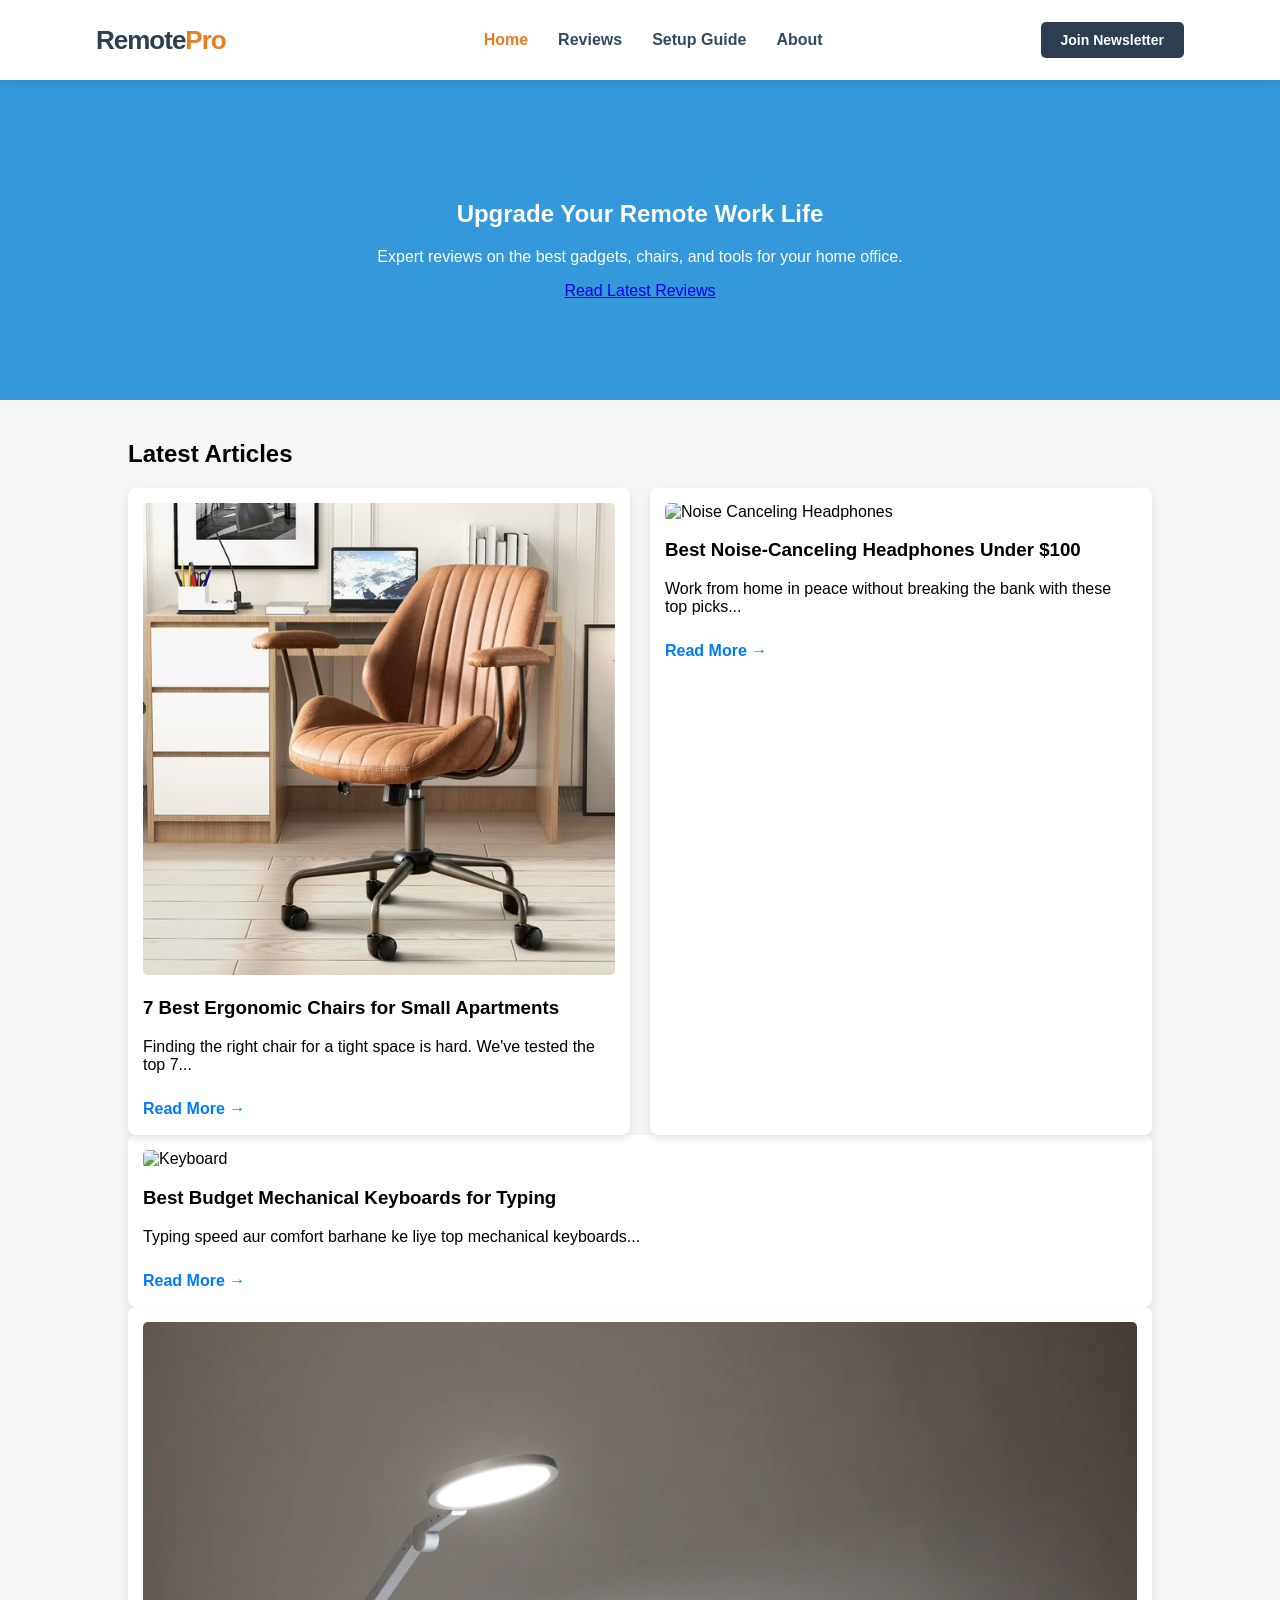
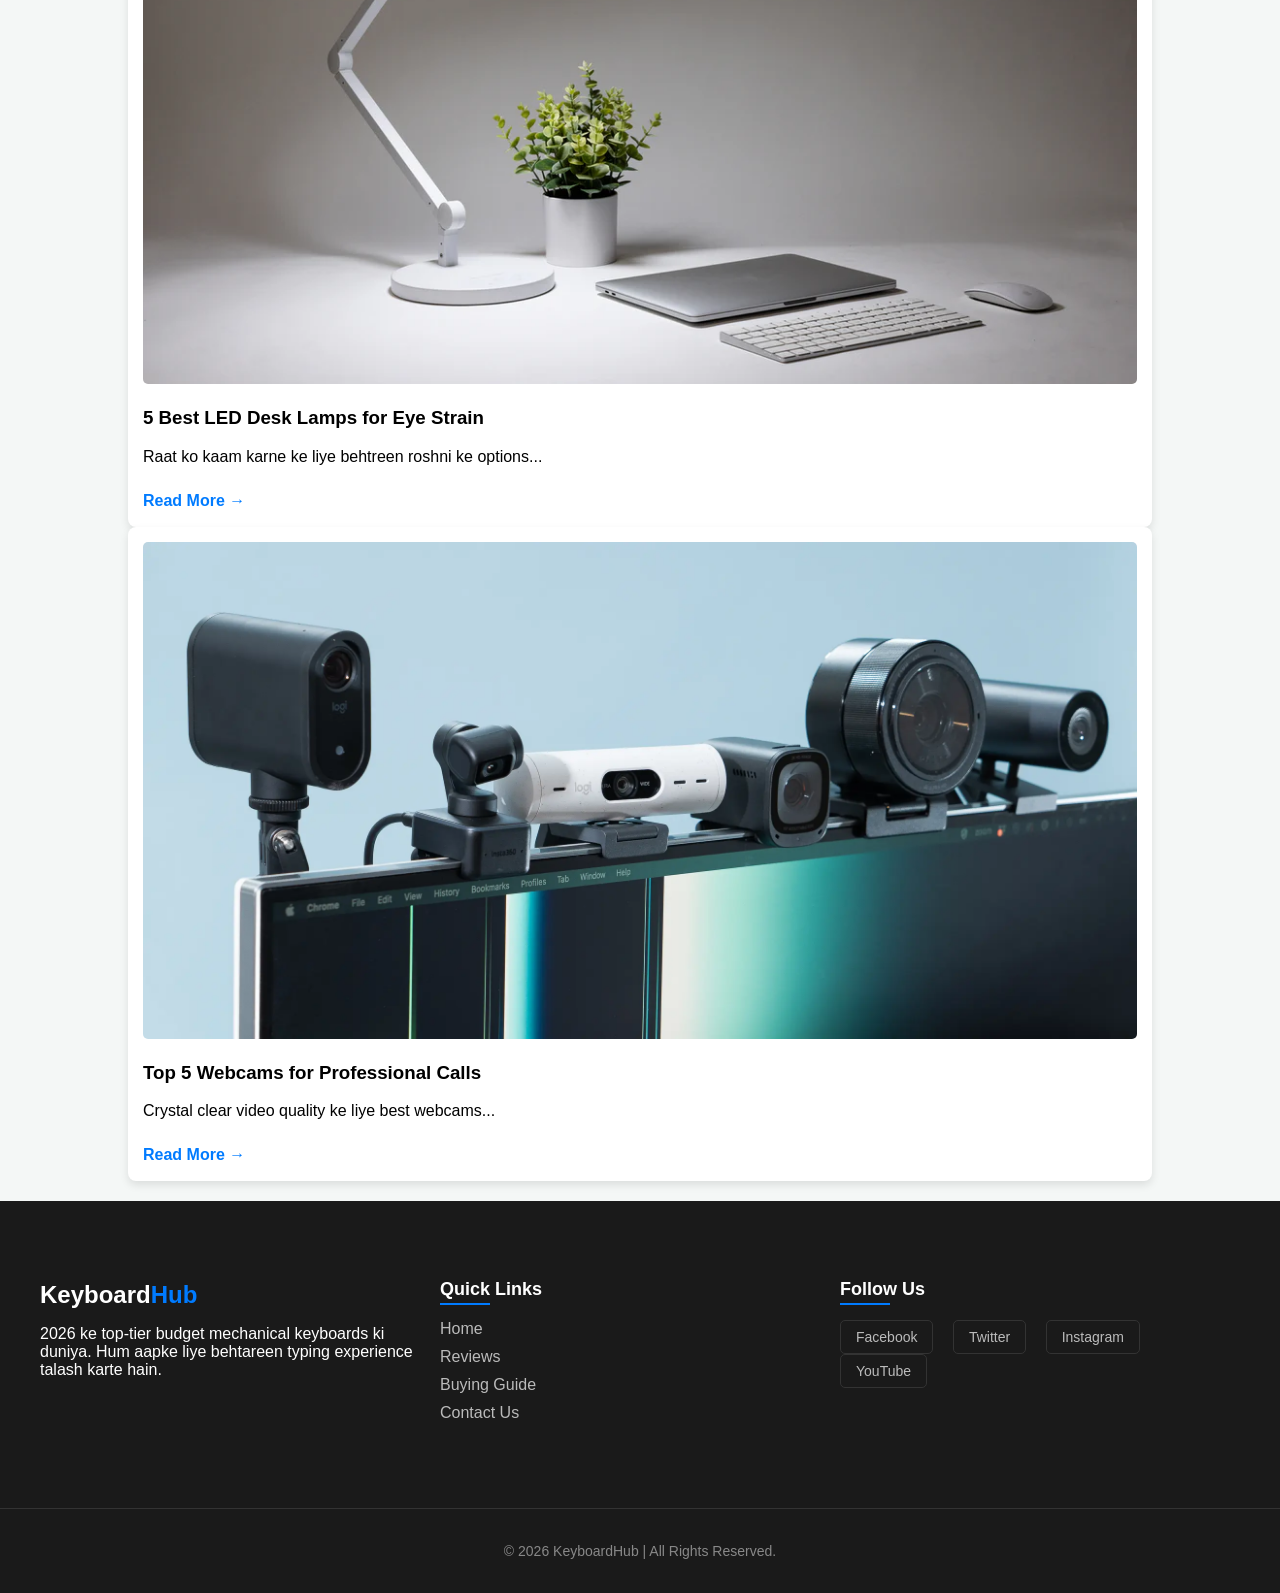
==== index.html @ c223f6e1 "Add files via upload" ====
<!DOCTYPE html>
<html lang="en">
<head>
    <meta charset="UTF-8">
    <meta name="viewport" content="width=device-width, initial-scale=1.0">
    <link rel="stylesheet" href="index.css">
    <title>RemoteSetupPro | Best Tools for Home Office</title>
    <link rel="stylesheet" href="style.css">
</head>
<body>
    <header>
    <nav class="navbar">
        <div class="logo">Remote<span>Pro</span></div>
        <ul class="nav-links">
            <li><a href="index.html" class="active">Home</a></li>
            <li><a href="review.html">Reviews</a></li>
            <li><a href="setup-guide.html">Setup Guide</a></li>
            <li><a href="about.html">About</a></li>
        </ul>
        <div class="nav-cta">
            <a href="#" class="btn-small">Join Newsletter</a>
        </div>
    </nav>
</header>
<section class="hero">
        <h1>Upgrade Your Remote Work Life</h1>
        <p>Expert reviews on the best gadgets, chairs, and tools for your home office.</p>
        <a href="#articles" class="btn-hero">Read Latest Reviews</a>
    </section>

    <main class="container" id="articles">
        <h2>Latest Articles</h2>
        <div class="blog-grid">
            <article class="card">
                <div class="card-img">
                    <img src="chair.jpg" alt="Ergonomic Chair">
                </div>
                <h3>7 Best Ergonomic Chairs for Small Apartments</h3>
                <p>Finding the right chair for a tight space is hard. We've tested the top 7...</p>
                <a href="article.html" class="read-more">Read More &rarr;</a>
            </article>
            
            <article class="card">
                <div class="card-img">
                    <img src="https://images.unsplash.com/photo-1505740420928-5e560c06d30e?auto=format&fit=crop&w=500&q=80" alt="Noise Canceling Headphones">
                </div>
                <h3>Best Noise-Canceling Headphones Under $100</h3>
                <p>Work from home in peace without breaking the bank with these top picks...</p>
                <a href="article2.html" class="read-more">Read More &rarr;</a>
            </article>
        </div>
        

    <article class="card">
        <div class="card-img">
            <img src="https://cdn.pixabay.com/photo/2016/11/19/15/32/laptop-1839876_1280.jpg" alt="Keyboard">
        </div>
        <h3>Best Budget Mechanical Keyboards for Typing</h3>
        <p>Typing speed aur comfort barhane ke liye top mechanical keyboards...</p>
        <a href="Macarticle3.html" class="read-more">Read More &rarr;</a>
    </article>
</div>
<article class="card">
    <div class="card-img">
        <img src="lamps.jpg" alt="Desk Lamp">
    </div>
    <h3>5 Best LED Desk Lamps for Eye Strain</h3>
    <p>Raat ko kaam karne ke liye behtreen roshni ke options...</p>
    <a href="article4.html" class="read-more">Read More &rarr;</a>
</article>

<article class="card">
    <div class="card-img">
        <img src="webcam.jpg" alt="Webcam">
    </div>
    <h3>Top 5 Webcams for Professional Calls</h3>
    <p>Crystal clear video quality ke liye best webcams...</p>
    <a href="article5.html" class="read-more">Read More &rarr;</a>
</article>
    </main>
    <footer class="footer">
    <div class="footer-container">
        <div class="footer-section">
            <h2 class="footer-logo">Keyboard<span>Hub</span></h2>
            <p>2026 ke top-tier budget mechanical keyboards ki duniya. Hum aapke liye behtareen typing experience talash karte hain.</p>
        </div>

        <div class="footer-section">
            <h3>Quick Links</h3>
            <ul>
                <li><a href="#">Home</a></li>
                <li><a href="#">Reviews</a></li>
                <li><a href="#">Buying Guide</a></li>
                <li><a href="#">Contact Us</a></li>
            </ul>
        </div>

        <div class="footer-section">
            <h3>Follow Us</h3>
            <div class="social-links">
                <a href="#">Facebook</a>
                <a href="#">Twitter</a>
                <a href="#">Instagram</a>
                <a href="#">YouTube</a>
            </div>
        </div>
    </div>

    <div class="footer-bottom">
        <p>&copy; 2026 KeyboardHub | All Rights Reserved.</p>
    </div>
</footer>
---- index.css ----
body {
    font-family: 'Segoe UI', Tahoma, Geneva, Verdana, sans-serif;
    margin: 0;
    padding: 0;
    background-color: #f4f7f6;
}

/* Premium Navigation Bar */
header {
    background-color: rgba(255, 255, 255, 0.95); /* White with slight transparency */
    padding: 15px 0;
    position: sticky; /* Menu upar hi rahay ga scroll karne par */
    top: 0;
    z-index: 1000;
    box-shadow: 0 2px 10px rgba(0,0,0,0.1);
}
.navbar {
    display: flex;
    justify-content: space-between;
    align-items: center;
    width: 85%;
    margin: auto;
}

.logo {
    font-size: 26px;
    font-weight: 800;
    color: #2c3e50;
    letter-spacing: -1px;
}

.logo span {
    color: #e67e22; /* Matching with hero button */
}

.nav-links {
    list-style: none;
    display: flex;
    gap: 30px;
}

.nav-links li a {
    text-decoration: none;
    color: #34495e;
    font-weight: 600;
    font-size: 16px;
    transition: color 0.3s;
}

.nav-links li a:hover, .nav-links li a.active {
    color: #e67e22;
}

/* Chota Button Navigation mein */
.btn-small {
    background-color: #2c3e50;
    color: white;
    padding: 10px 20px;
    text-decoration: none;
    border-radius: 5px;
    font-size: 14px;
    font-weight: bold;
    transition: background 0.3s;
}

.btn-small:hover {
    background-color: #34495e;
}
.hero {
    background: #3498db;
    color: white;
    text-align: center;
    padding: 100px 20px;
}

.container { width: 80%; margin: auto; padding: 20px 0; }

.blog-grid {
    display: grid;
    grid-template-columns: repeat(auto-fit, minmax(300px, 1fr));
    gap: 20px;
}

.card {
    background: white;
    padding: 15px;
    border-radius: 8px;
    box-shadow: 0 4px 8px rgba(0,0,0,0.1);
}

.card img { width: 100%; border-radius: 5px; }

.read-more {
    display: inline-block;
    margin-top: 10px;
    color: #3498db;
    font-weight: bold;
    text-decoration: none;
}
/* Footer Styles */
.footer {
    background-color: #1a1a1a;
    color: #ffffff;
    padding: 60px 0 20px;
    font-family: 'Segoe UI', Tahoma, Geneva, Verdana, sans-serif;
}

.footer-container {
    max-width: 1200px;
    margin: 0 auto;
    display: flex;
    flex-wrap: wrap;
    justify-content: space-between;
    padding: 0 20px;
}

.footer-section {
    flex: 1;
    min-width: 250px;
    margin-bottom: 30px;
}

.footer-logo {
    font-size: 24px;
    margin-bottom: 15px;
}

.footer-logo span {
    color: #007bff; /* Primary Color */
}

.footer-section h3 {
    font-size: 18px;
    margin-bottom: 20px;
    position: relative;
}

/* Heading ke niche choti line */
.footer-section h3::after {
    content: '';
    width: 50px;
    height: 2px;
    background: #007bff;
    position: absolute;
    left: 0;
    bottom: -5px;
}

.footer-section ul {
    list-style: none;
    padding: 0;
}

.footer-section ul li {
    margin-bottom: 10px;
}

.footer-section ul li a {
    color: #bbb;
    text-decoration: none;
    transition: 0.3s;
}

.footer-section ul li a:hover {
    color: #fff;
    padding-left: 5px;
}

.social-links a {
    display: inline-block;
    margin-right: 15px;
    color: #bbb;
    text-decoration: none;
    font-size: 14px;
    border: 1px solid #333;
    padding: 8px 15px;
    border-radius: 5px;
    transition: 0.3s;
}

.social-links a:hover {
    background: #007bff;
    color: #fff;
    border-color: #007bff;
}

.footer-bottom {
    text-align: center;
    margin-top: 40px;
    padding-top: 20px;
    border-top: 1px solid #333;
    color: #888;
    font-size: 14px;
}

/* Responsive design for mobile */
@media (max-width: 768px) {
    .footer-container {
        flex-direction: column;
        text-align: center;
    }
    .footer-section h3::after {
        left: 50%;
        transform: translateX(-50%);
    }
}
---- style.css ----
/* Reviews Page Styling */
.reviews-section {
    padding: 80px 5%;
    background-color: #f9f9f9;
}

.section-title {
    text-align: center;
    margin-bottom: 50px;
}

.section-title h1 {
    font-size: 36px;
    color: #333;
    margin-bottom: 10px;
}

.reviews-grid {
    display: grid;
    grid-template-columns: repeat(auto-fit, minmax(280px, 1fr));
    gap: 30px;
    max-width: 1200px;
    margin: 0 auto;
}

.review-card {
    background: #fff;
    border-radius: 12px;
    overflow: hidden;
    box-shadow: 0 4px 15px rgba(0,0,0,0.08);
    transition: transform 0.3s ease;
    position: relative;
}

.review-card:hover {
    transform: translateY(-10px);
}

.card-tag {
    position: absolute;
    top: 15px;
    left: 15px;
    background: #007bff;
    color: #fff;
    padding: 5px 12px;
    border-radius: 20px;
    font-size: 12px;
    font-weight: bold;
}

.review-card img {
    width: 100%;
    height: 200px;
    object-fit: cover;
}

.card-content {
    padding: 20px;
}

.card-content h3 {
    margin-bottom: 10px;
    color: #222;
}

.card-content p {
    font-size: 14px;
    color: #666;
    line-height: 1.6;
    margin-bottom: 15px;
}

.rating {
    color: #ff9800;
    font-weight: bold;
    margin-bottom: 15px;
    font-size: 14px;
}

.read-more {
    display: inline-block;
    color: #007bff;
    text-decoration: none;
    font-weight: 600;
    border-bottom: 2px solid transparent;
    transition: 0.3s;
}

.read-more:hover {
    border-bottom: 2px solid #007bff;
}
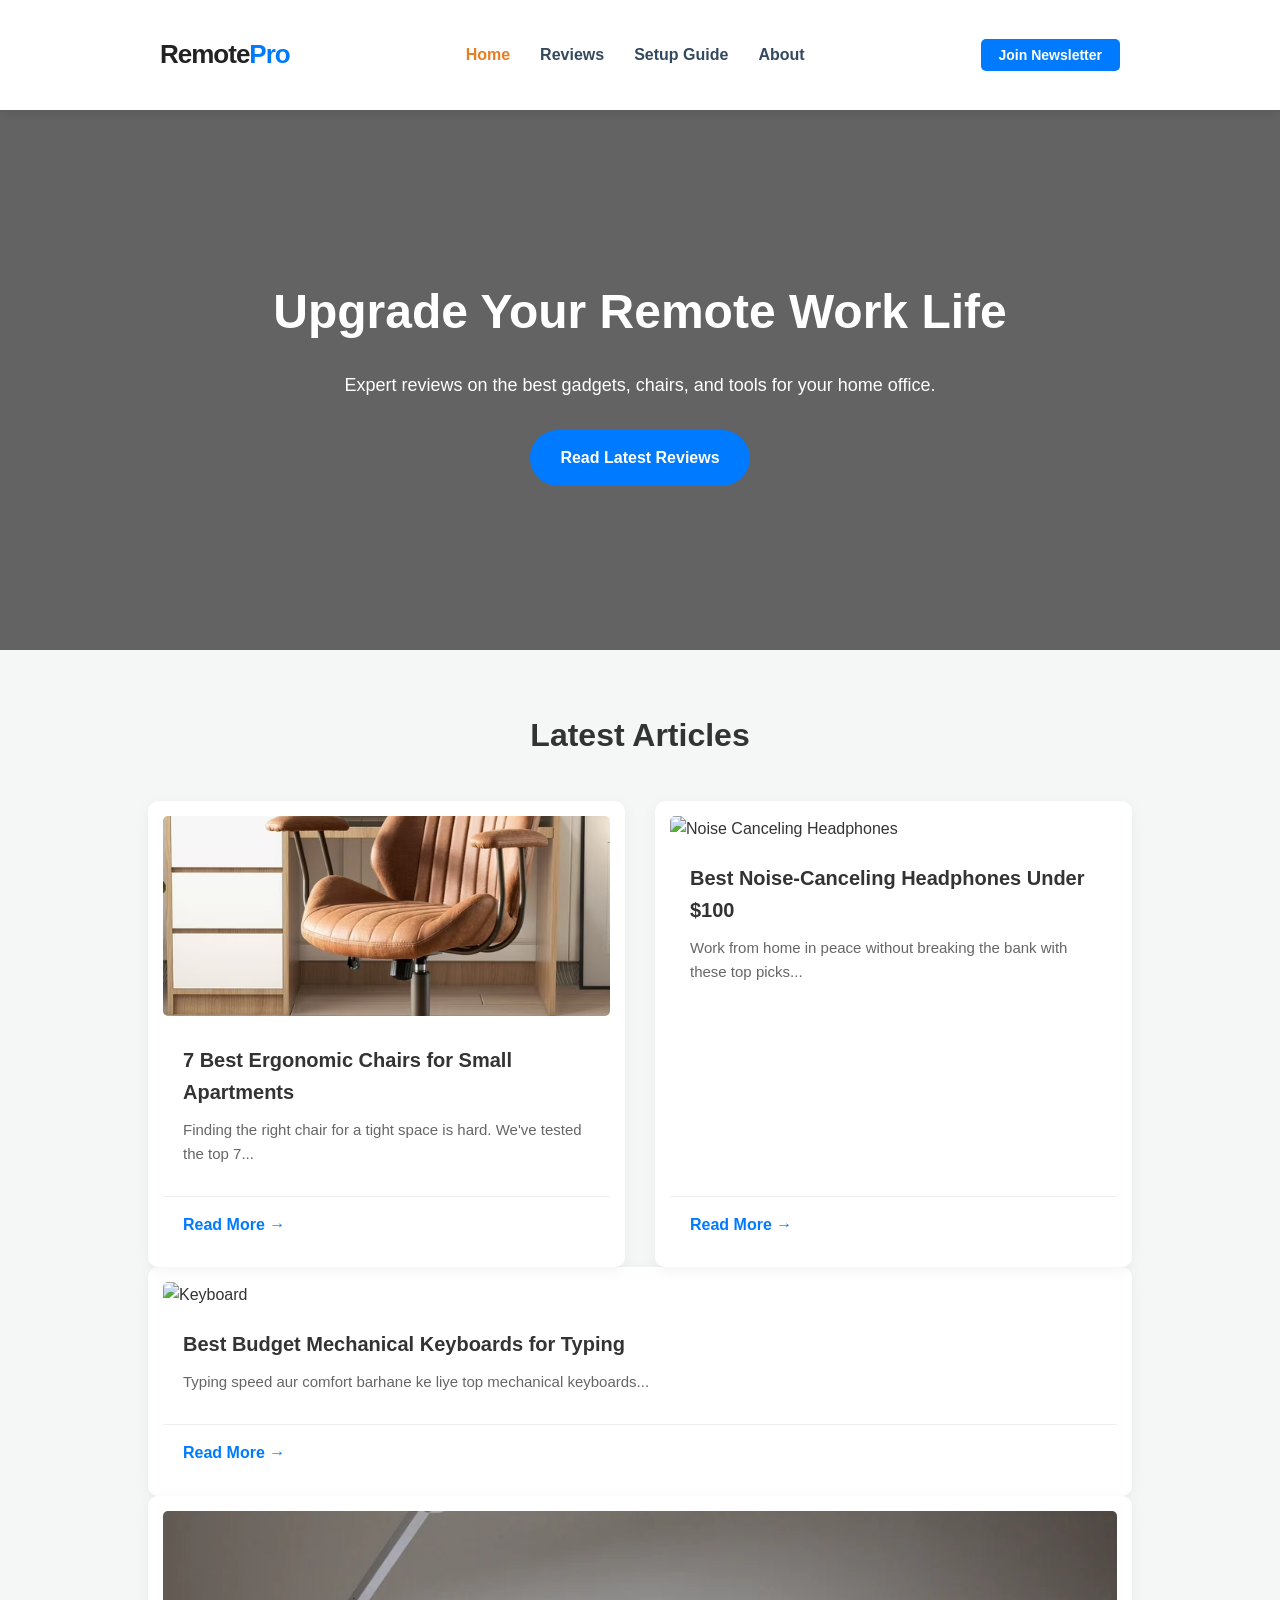
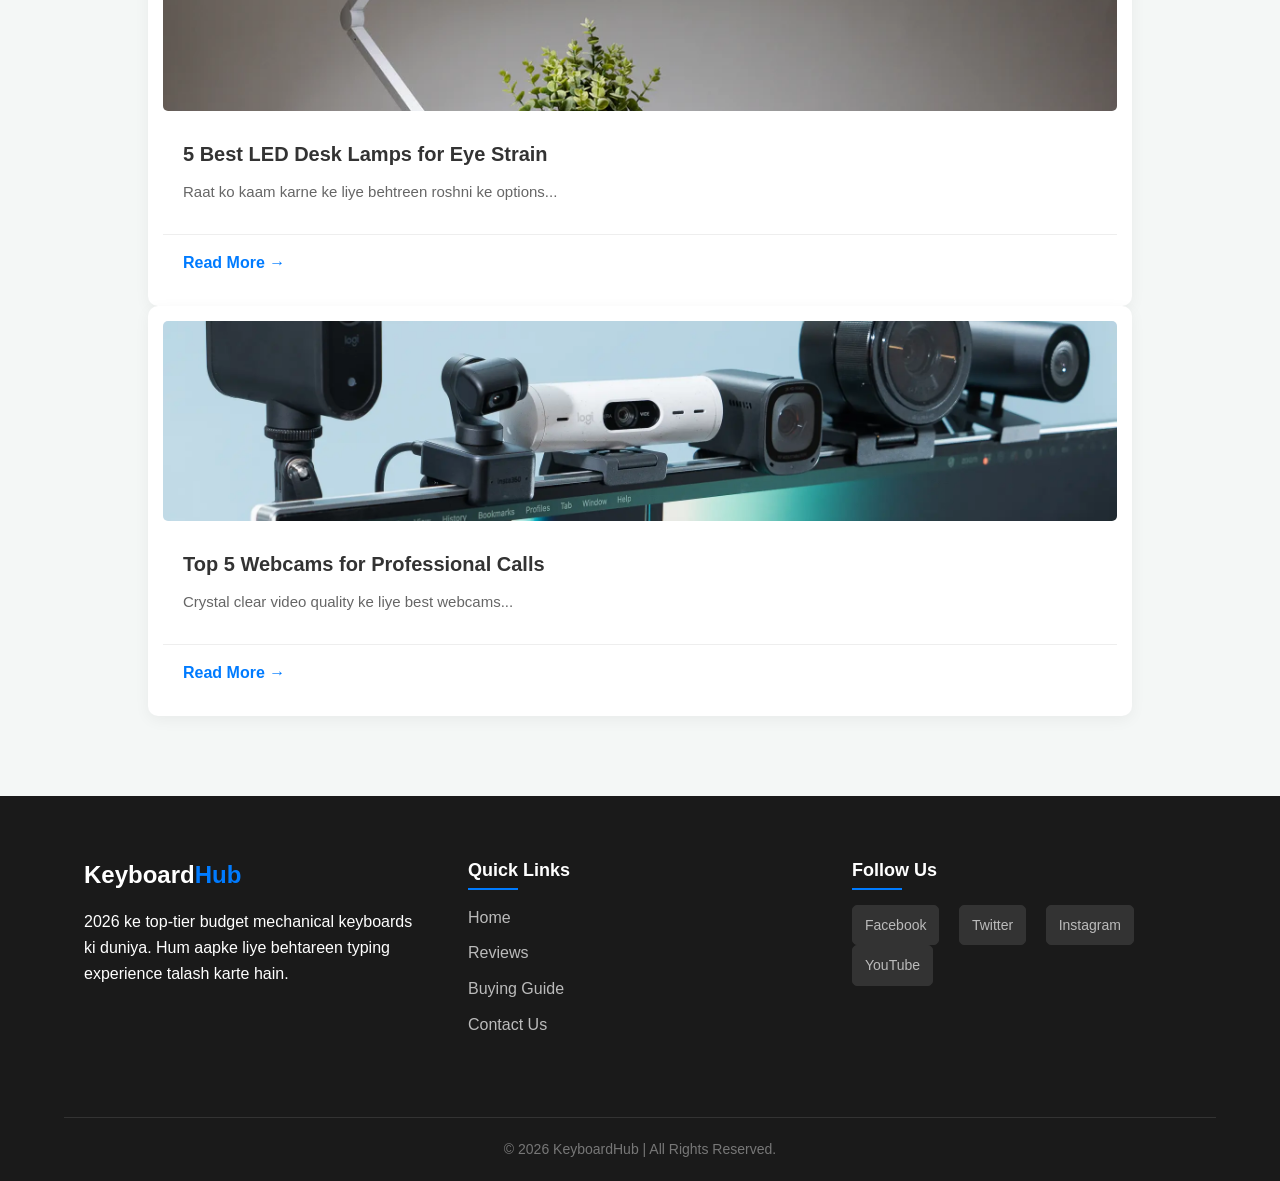
==== commit a9634305: "Add files via upload "Added responsive CSS and hamburger menu"." ====
--- a/index.html
+++ b/index.html
@@ -11,14 +11,22 @@
     <header>
     <nav class="navbar">
         <div class="logo">Remote<span>Pro</span></div>
-        <ul class="nav-links">
+        
+        <ul class="nav-links" id="nav-menu">
             <li><a href="index.html" class="active">Home</a></li>
             <li><a href="review.html">Reviews</a></li>
             <li><a href="setup-guide.html">Setup Guide</a></li>
             <li><a href="about.html">About</a></li>
         </ul>
+
         <div class="nav-cta">
             <a href="#" class="btn-small">Join Newsletter</a>
+        </div>
+
+        <div class="hamburger" id="hamburger-btn">
+            <span class="bar"></span>
+            <span class="bar"></span>
+            <span class="bar"></span>
         </div>
     </nav>
 </header>
@@ -109,4 +117,25 @@
     <div class="footer-bottom">
         <p>&copy; 2026 KeyboardHub | All Rights Reserved.</p>
     </div>
-</footer>+</footer>
+<script>
+    const hamburger = document.getElementById('hamburger-btn');
+    const navMenu = document.getElementById('nav-menu');
+
+    hamburger.addEventListener('click', () => {
+        // Menu toggle karein
+        navMenu.classList.toggle('active');
+        // Hamburger animation toggle karein
+        hamburger.classList.toggle('active');
+    });
+
+    // Link click karne par menu band ho jaye
+    document.querySelectorAll('.nav-links a').forEach(link => {
+        link.addEventListener('click', () => {
+            navMenu.classList.remove('active');
+            hamburger.classList.remove('active');
+        });
+    });
+</script>
+</body>
+</html>
--- a/style.css
+++ b/style.css
@@ -1,91 +1,292 @@
-/* Reviews Page Styling */
-.reviews-section {
-    padding: 80px 5%;
-    background-color: #f9f9f9;
-}
-
-.section-title {
-    text-align: center;
-    margin-bottom: 50px;
-}
-
-.section-title h1 {
-    font-size: 36px;
+/* --- 1. Global Reset --- */
+* {
+    margin: 0;
+    padding: 0;
+    box-sizing: border-box;
+    font-family: 'Inter', -apple-system, BlinkMacSystemFont, "Segoe UI", Roboto, sans-serif;
+}
+
+html {
+    scroll-behavior: smooth;
+}
+
+body {
+    background-color: #f4f7f6;
     color: #333;
-    margin-bottom: 10px;
-}
-
-.reviews-grid {
-    display: grid;
-    grid-template-columns: repeat(auto-fit, minmax(280px, 1fr));
-    gap: 30px;
+    line-height: 1.6;
+}
+
+/* --- 2. Navigation Bar --- */
+header {
+    background: #fff;
+    box-shadow: 0 2px 10px rgba(0,0,0,0.1);
+    position: sticky;
+    top: 0;
+    z-index: 1000;
+}
+
+.navbar {
+    display: flex;
+    justify-content: space-between;
+    align-items: center;
+    padding: 0 5%;
+    height: 80px;
     max-width: 1200px;
     margin: 0 auto;
 }
 
-.review-card {
+.logo {
+    font-size: 26px;
+    font-weight: 800;
+    color: #222;
+    text-decoration: none;
+}
+
+.logo span {
+    color: #007bff;
+}
+
+.nav-links {
+    display: flex;
+    list-style: none;
+    gap: 30px;
+}
+
+.nav-links a {
+    text-decoration: none;
+    color: #555;
+    font-weight: 500;
+    transition: 0.3s;
+}
+
+.nav-links a:hover, .nav-links a.active {
+    color: #007bff;
+}
+
+.btn-small {
+    background: #007bff;
+    color: #fff;
+    padding: 8px 18px;
+    border-radius: 5px;
+    text-decoration: none;
+    font-weight: 600;
+    font-size: 14px;
+    transition: 0.3s;
+}
+
+.btn-small:hover {
+    background: #0056b3;
+}
+
+/* --- 3. Hero Section --- */
+.hero {
+    background: linear-gradient(rgba(0,0,0,0.6), rgba(0,0,0,0.6)), 
+                url('https://images.unsplash.com/photo-1497215728101-856f4ea42174?auto=format&fit=crop&w=1200&q=80');
+    background-size: cover;
+    background-position: center;
+    height: 60vh;
+    display: flex;
+    flex-direction: column;
+    justify-content: center;
+    align-items: center;
+    text-align: center;
+    color: #fff;
+    padding: 0 20px;
+}
+
+.hero h1 {
+    font-size: 48px;
+    margin-bottom: 20px;
+}
+
+.hero p {
+    font-size: 18px;
+    max-width: 600px;
+    margin-bottom: 30px;
+}
+
+.btn-hero {
+    background: #007bff;
+    color: #fff;
+    padding: 15px 30px;
+    text-decoration: none;
+    border-radius: 50px;
+    font-weight: bold;
+    transition: 0.3s;
+}
+
+.btn-hero:hover {
     background: #fff;
-    border-radius: 12px;
+    color: #007bff;
+}
+
+/* --- 4. Main Content (Grid) --- */
+.container {
+    max-width: 1200px;
+    margin: 60px auto;
+    padding: 0 20px;
+}
+
+.container h2 {
+    margin-bottom: 40px;
+    font-size: 32px;
+    text-align: center;
+}
+
+.blog-grid {
+    display: grid;
+    grid-template-columns: repeat(auto-fit, minmax(300px, 1fr));
+    gap: 30px;
+}
+
+.card {
+    background: #fff;
+    border-radius: 10px;
     overflow: hidden;
-    box-shadow: 0 4px 15px rgba(0,0,0,0.08);
-    transition: transform 0.3s ease;
-    position: relative;
-}
-
-.review-card:hover {
+    box-shadow: 0 4px 15px rgba(0,0,0,0.05);
+    transition: 0.3s;
+    display: flex;
+    flex-direction: column;
+}
+
+.card:hover {
     transform: translateY(-10px);
 }
 
-.card-tag {
-    position: absolute;
-    top: 15px;
-    left: 15px;
-    background: #007bff;
-    color: #fff;
-    padding: 5px 12px;
-    border-radius: 20px;
-    font-size: 12px;
-    font-weight: bold;
-}
-
-.review-card img {
+.card-img img {
     width: 100%;
     height: 200px;
     object-fit: cover;
 }
 
-.card-content {
-    padding: 20px;
-}
-
-.card-content h3 {
+.card h3 {
+    padding: 20px 20px 10px;
+    font-size: 20px;
+}
+
+.card p {
+    padding: 0 20px 20px;
+    color: #666;
+    font-size: 15px;
+    flex-grow: 1;
+}
+
+.read-more {
+    padding: 15px 20px;
+    color: #007bff;
+    text-decoration: none;
+    font-weight: bold;
+    border-top: 1px solid #eee;
+}
+
+/* --- 5. Footer --- */
+.footer {
+    background: #1a1a1a;
+    color: #fff;
+    padding: 60px 5% 20px;
+    margin-top: 80px;
+}
+
+.footer-container {
+    display: flex;
+    flex-wrap: wrap;
+    justify-content: space-between;
+    max-width: 1200px;
+    margin: 0 auto;
+    gap: 40px;
+}
+
+.footer-section {
+    flex: 1;
+    min-width: 250px;
+}
+
+.footer-logo span {
+    color: #007bff;
+}
+
+.footer-section h3 {
+    margin-bottom: 20px;
+    font-size: 18px;
+}
+
+.footer-section ul {
+    list-style: none;
+}
+
+.footer-section ul li {
     margin-bottom: 10px;
-    color: #222;
-}
-
-.card-content p {
+}
+
+.footer-section a {
+    color: #bbb;
+    text-decoration: none;
+}
+
+.social-links a {
+    margin-right: 15px;
+    background: #333;
+    padding: 8px 12px;
+    border-radius: 5px;
     font-size: 14px;
-    color: #666;
-    line-height: 1.6;
-    margin-bottom: 15px;
-}
-
-.rating {
-    color: #ff9800;
-    font-weight: bold;
-    margin-bottom: 15px;
-    font-size: 14px;
-}
-
-.read-more {
-    display: inline-block;
-    color: #007bff;
-    text-decoration: none;
-    font-weight: 600;
-    border-bottom: 2px solid transparent;
-    transition: 0.3s;
-}
-
-.read-more:hover {
-    border-bottom: 2px solid #007bff;
+}
+
+.footer-bottom {
+    text-align: center;
+    border-top: 1px solid #333;
+    margin-top: 40px;
+    padding-top: 20px;
+    color: #777;
+}
+
+/* --- 6. Hamburger Menu (Mobile) --- */
+.hamburger {
+    display: none;
+    flex-direction: column;
+    gap: 5px;
+    cursor: pointer;
+}
+
+.bar {
+    width: 25px;
+    height: 3px;
+    background: #333;
+    border-radius: 2px;
+    transition: 0.3s;
+}
+
+/* --- 7. Responsive Media Queries --- */
+@media (max-width: 768px) {
+    .hamburger {
+        display: flex;
+    }
+
+    .nav-links {
+        display: none; /* JS will toggle this with .active class */
+        position: absolute;
+        top: 80px;
+        left: 0;
+        width: 100%;
+        background: #fff;
+        flex-direction: column;
+        padding: 20px;
+        text-align: center;
+        box-shadow: 0 5px 10px rgba(0,0,0,0.1);
+    }
+
+    .nav-links.active {
+        display: flex;
+    }
+
+    .nav-cta {
+        display: none; /* Hide button on mobile to save space */
+    }
+
+    .hero h1 {
+        font-size: 32px;
+    }
+
+    .hamburger.active .bar:nth-child(1) { transform: translateY(8px) rotate(45deg); }
+    .hamburger.active .bar:nth-child(2) { opacity: 0; }
+    .hamburger.active .bar:nth-child(3) { transform: translateY(-8px) rotate(-45deg); }
 }
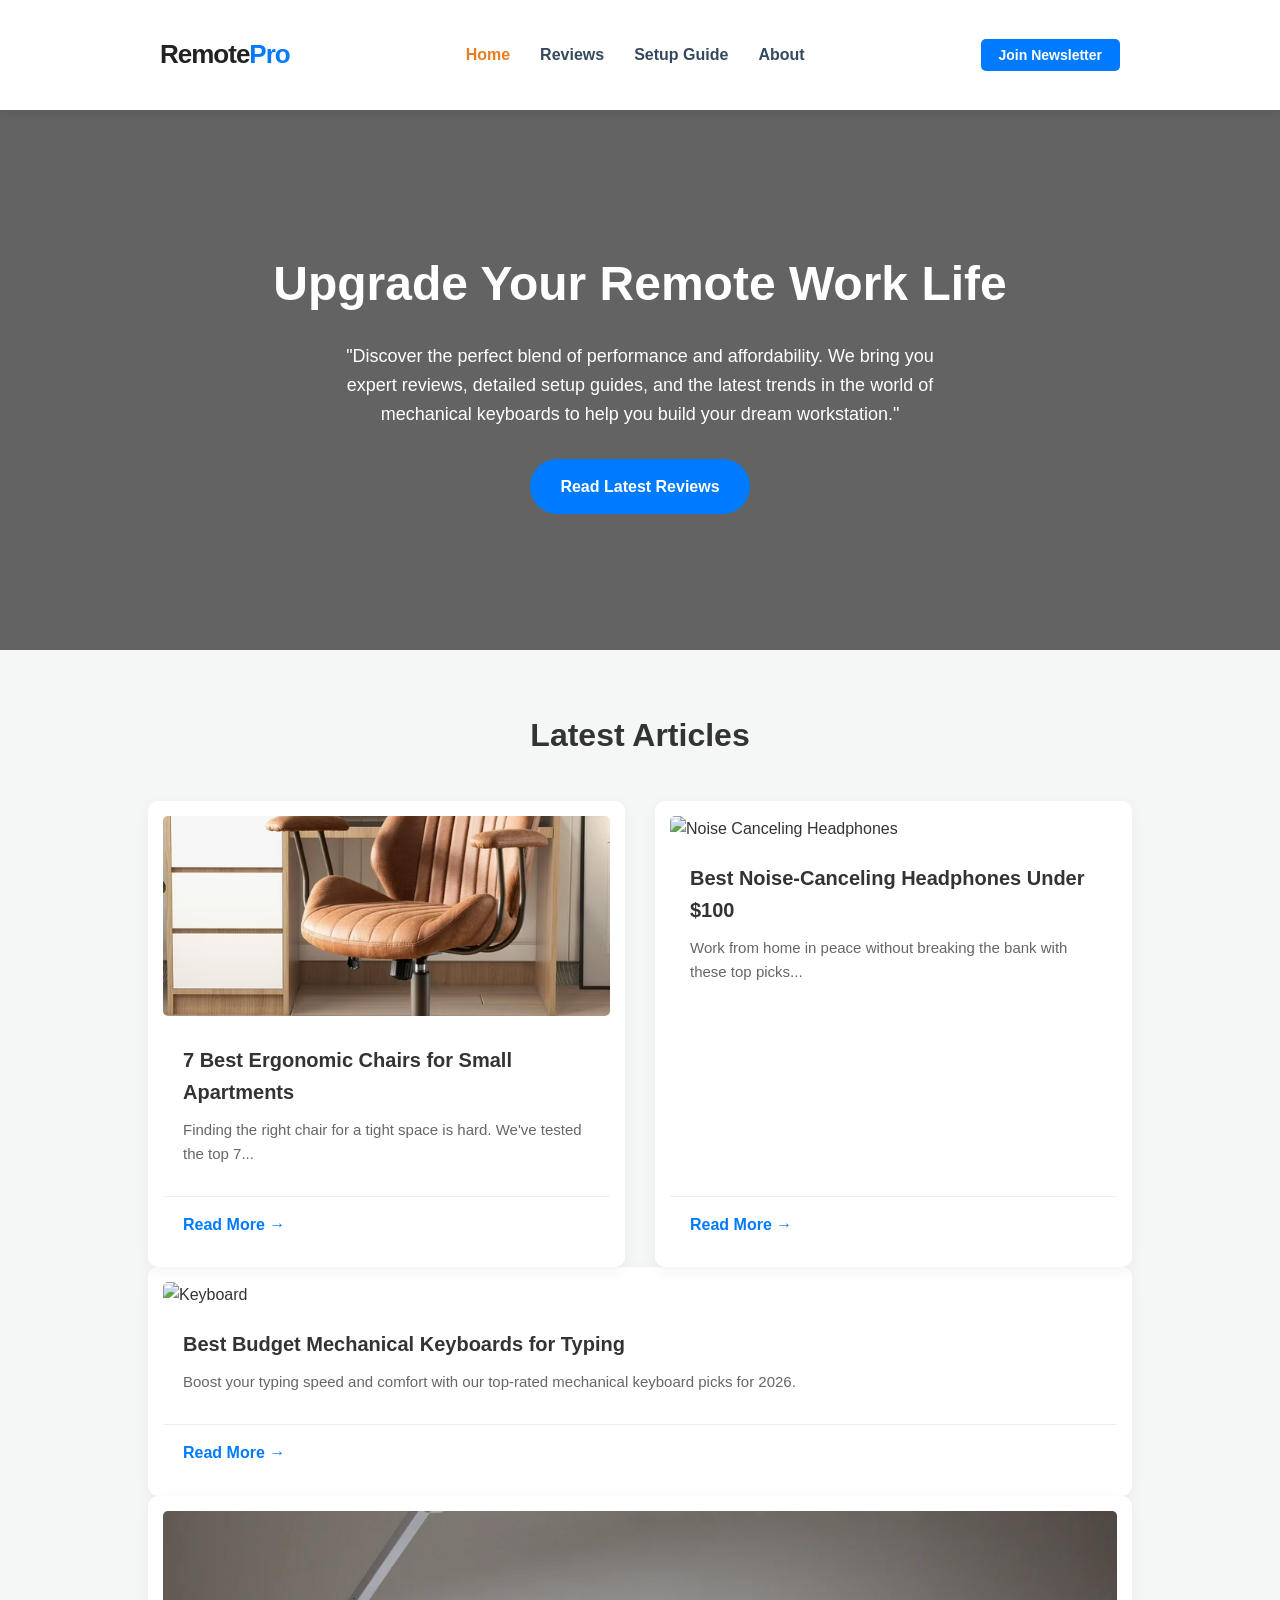
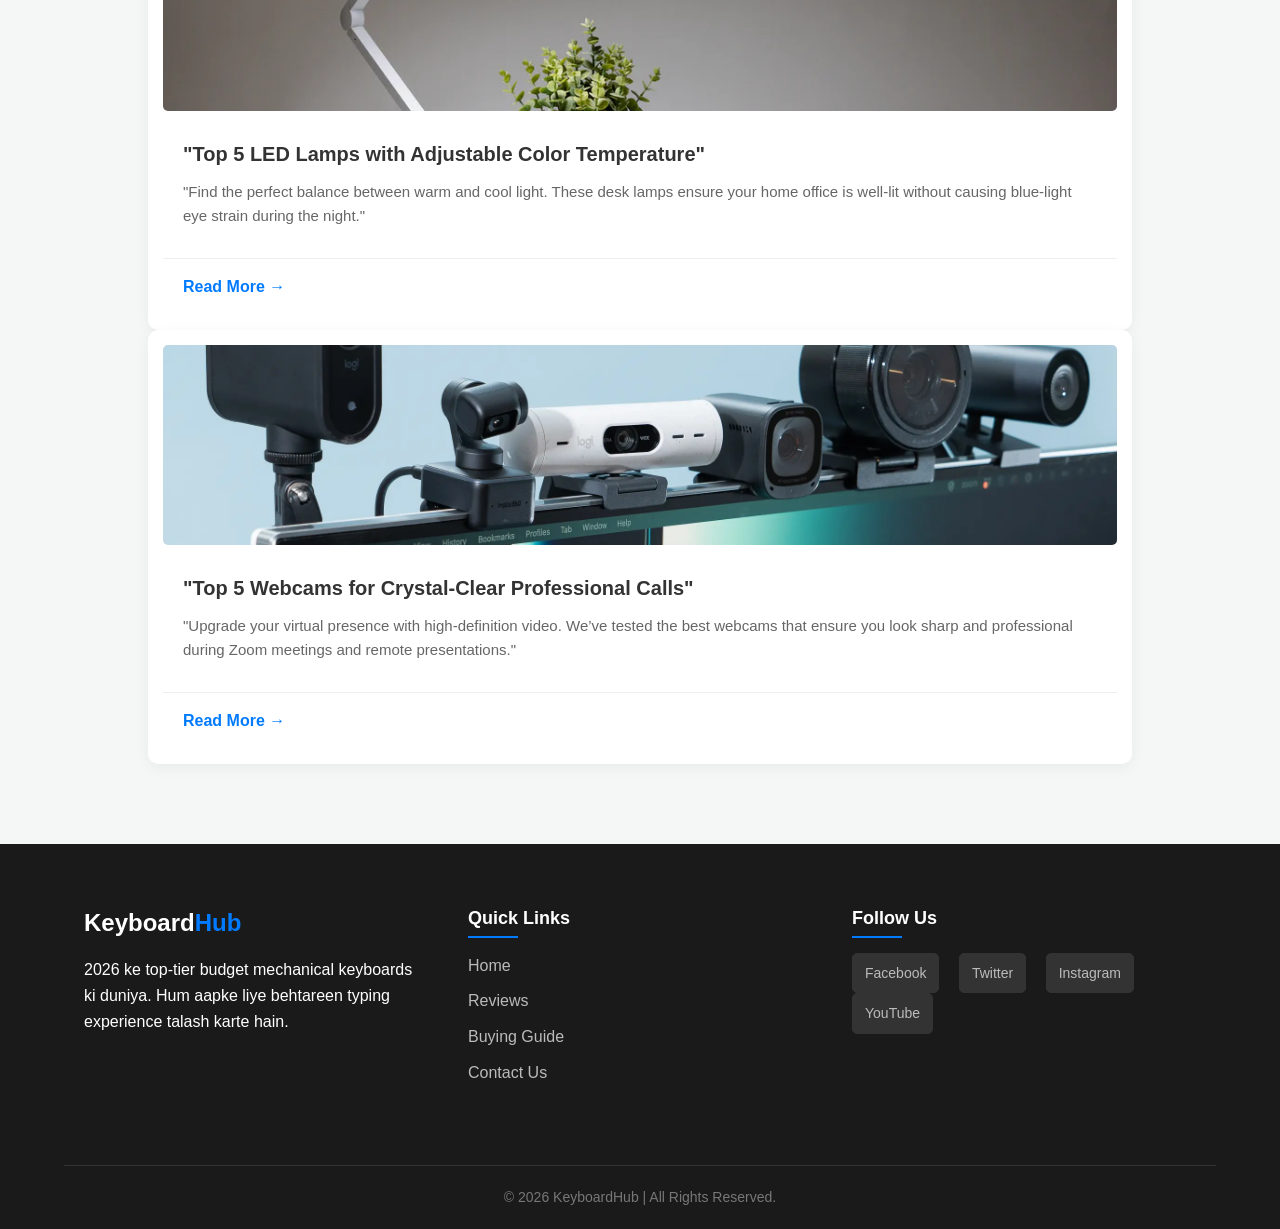
==== commit f7976968: "Add files via upload Translate in English" ====
--- a/index.html
+++ b/index.html
@@ -1,6 +1,13 @@
 <!DOCTYPE html>
 <html lang="en">
 <head>
+    <meta name="description" content="RemotePro: 2026's most trusted guide for budget mechanical keyboards, ergonomics, and home office setups.">
+<meta name="keywords" content="mechanical keyboard, budget keyboards 2026, keyboard reviews, remote work setup, ergonomics">
+<meta name="author" content="RemotePro Team">
+
+<meta property="og:title" content="RemotePro | Best Budget Keyboards & Office Tools">
+<meta property="og:description" content="Expert analysis on the best budget-friendly mechanical keyboards and tools for your home office.">
+<meta property="og:image" content="https://aapka-link.io/logo.png">
     <meta charset="UTF-8">
     <meta name="viewport" content="width=device-width, initial-scale=1.0">
     <link rel="stylesheet" href="index.css">
@@ -32,7 +39,7 @@
 </header>
 <section class="hero">
         <h1>Upgrade Your Remote Work Life</h1>
-        <p>Expert reviews on the best gadgets, chairs, and tools for your home office.</p>
+        <p>"Discover the perfect blend of performance and affordability. We bring you expert reviews, detailed setup guides, and the latest trends in the world of mechanical keyboards to help you build your dream workstation."</p>
         <a href="#articles" class="btn-hero">Read Latest Reviews</a>
     </section>
 
@@ -64,7 +71,7 @@
             <img src="https://cdn.pixabay.com/photo/2016/11/19/15/32/laptop-1839876_1280.jpg" alt="Keyboard">
         </div>
         <h3>Best Budget Mechanical Keyboards for Typing</h3>
-        <p>Typing speed aur comfort barhane ke liye top mechanical keyboards...</p>
+        <p>Boost your typing speed and comfort with our top-rated mechanical keyboard picks for 2026.</p>
         <a href="Macarticle3.html" class="read-more">Read More &rarr;</a>
     </article>
 </div>
@@ -72,8 +79,8 @@
     <div class="card-img">
         <img src="lamps.jpg" alt="Desk Lamp">
     </div>
-    <h3>5 Best LED Desk Lamps for Eye Strain</h3>
-    <p>Raat ko kaam karne ke liye behtreen roshni ke options...</p>
+    <h3>"Top 5 LED Lamps with Adjustable Color Temperature"</h3>
+    <p>"Find the perfect balance between warm and cool light. These desk lamps ensure your home office is well-lit without causing blue-light eye strain during the night."</p>
     <a href="article4.html" class="read-more">Read More &rarr;</a>
 </article>
 
@@ -81,8 +88,8 @@
     <div class="card-img">
         <img src="webcam.jpg" alt="Webcam">
     </div>
-    <h3>Top 5 Webcams for Professional Calls</h3>
-    <p>Crystal clear video quality ke liye best webcams...</p>
+    <h3>"Top 5 Webcams for Crystal-Clear Professional Calls"</h3>
+    <p>"Upgrade your virtual presence with high-definition video. We’ve tested the best webcams that ensure you look sharp and professional during Zoom meetings and remote presentations."</p>
     <a href="article5.html" class="read-more">Read More &rarr;</a>
 </article>
     </main>
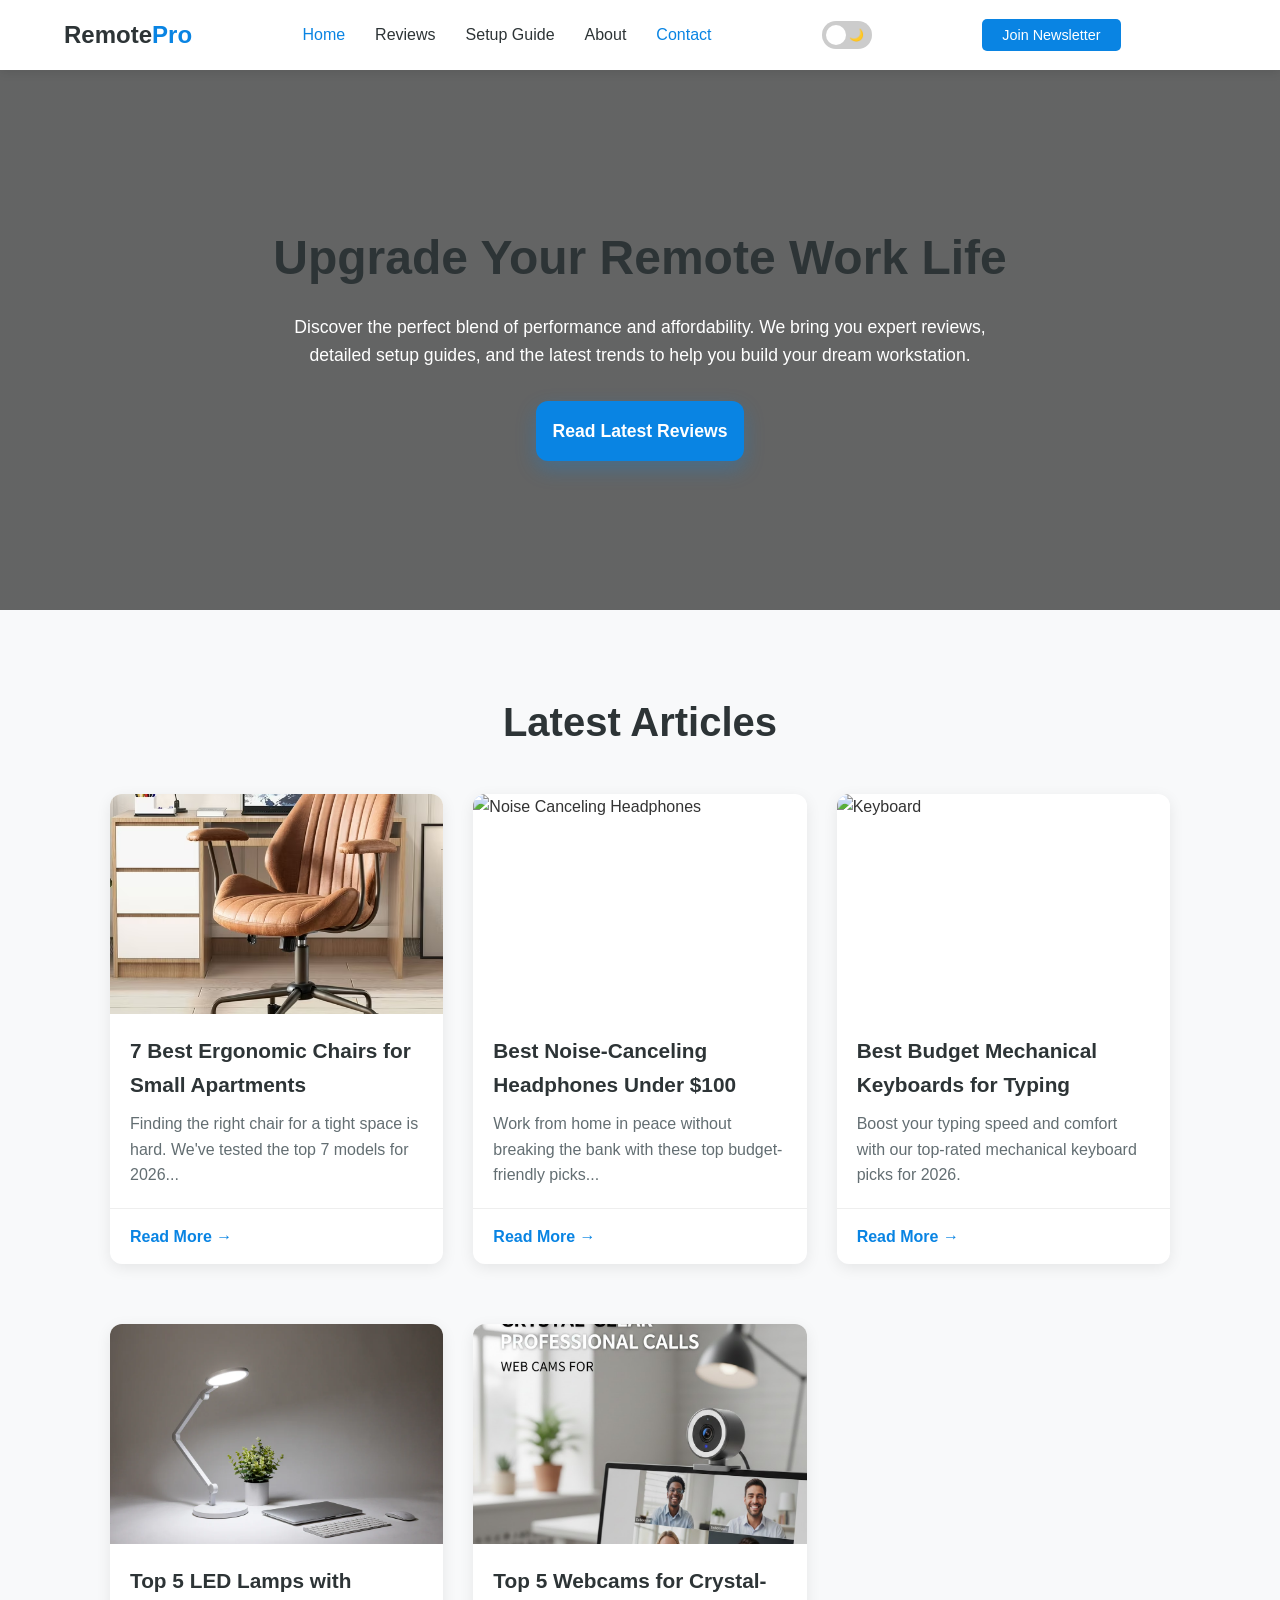
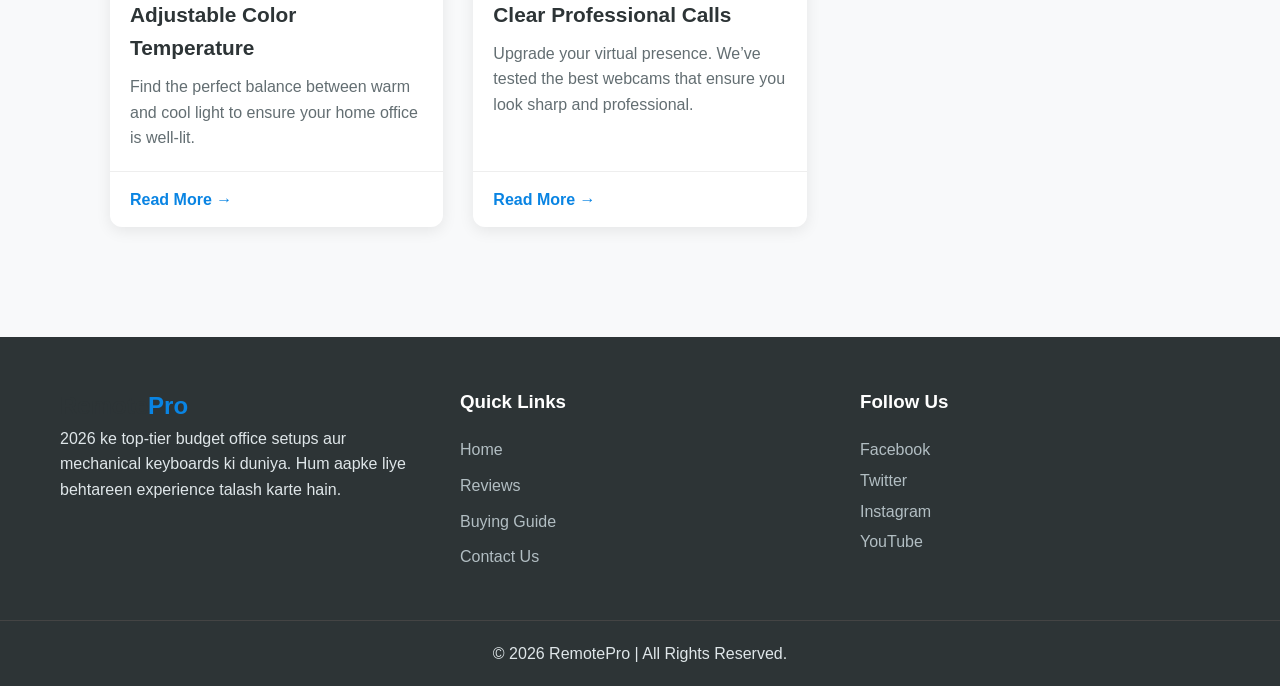
==== commit e796d166: "Add files via upload code changes" ====
--- a/index.html
+++ b/index.html
@@ -1,35 +1,38 @@
 <!DOCTYPE html>
 <html lang="en">
 <head>
-    <meta name="description" content="RemotePro: 2026's most trusted guide for budget mechanical keyboards, ergonomics, and home office setups.">
-<meta name="keywords" content="mechanical keyboard, budget keyboards 2026, keyboard reviews, remote work setup, ergonomics">
-<meta name="author" content="RemotePro Team">
-
-<meta property="og:title" content="RemotePro | Best Budget Keyboards & Office Tools">
-<meta property="og:description" content="Expert analysis on the best budget-friendly mechanical keyboards and tools for your home office.">
-<meta property="og:image" content="https://aapka-link.io/logo.png">
     <meta charset="UTF-8">
     <meta name="viewport" content="width=device-width, initial-scale=1.0">
-    <link rel="stylesheet" href="index.css">
-    <title>RemoteSetupPro | Best Tools for Home Office</title>
+    <meta name="description" content="RemotePro: 2026's most trusted guide for budget mechanical keyboards, ergonomics, and home office setups.">
+    <meta name="keywords" content="mechanical keyboard, budget keyboards 2026, keyboard reviews, remote work setup, ergonomics">
+    <meta name="author" content="RemotePro Team">
+    <title>RemotePro | Best Tools for Home Office</title>
     <link rel="stylesheet" href="style.css">
 </head>
 <body>
-    <header>
+
+<header>
     <nav class="navbar">
         <div class="logo">Remote<span>Pro</span></div>
-        
         <ul class="nav-links" id="nav-menu">
-            <li><a href="index.html" class="active">Home</a></li>
-            <li><a href="review.html">Reviews</a></li>
-            <li><a href="setup-guide.html">Setup Guide</a></li>
-            <li><a href="about.html">About</a></li>
+            <li><a href="index.html" target="_blank" class="active">Home</a></li>
+            <li><a href="review.html" target="_blank">Reviews</a></li>
+            <li><a href="setup-guide.html" target="_blank">Setup Guide</a></li>
+            <li><a href="about.html" target="_blank">About</a></li>
+            <li><a href="contact.html" class="active" target="_blank">Contact</a></li>
         </ul>
-
+        <div class="theme-switch-wrapper">
+    <label class="theme-switch" for="checkbox">
+        <input type="checkbox" id="checkbox" />
+        <div class="slider round">
+            <span class="icon sun">☀️</span>
+            <span class="icon moon">🌙</span>
+        </div>
+    </label>
+</div>
         <div class="nav-cta">
             <a href="#" class="btn-small">Join Newsletter</a>
         </div>
-
         <div class="hamburger" id="hamburger-btn">
             <span class="bar"></span>
             <span class="bar"></span>
@@ -37,79 +40,93 @@
         </div>
     </nav>
 </header>
+
 <section class="hero">
-        <h1>Upgrade Your Remote Work Life</h1>
-        <p>"Discover the perfect blend of performance and affordability. We bring you expert reviews, detailed setup guides, and the latest trends in the world of mechanical keyboards to help you build your dream workstation."</p>
-        <a href="#articles" class="btn-hero">Read Latest Reviews</a>
-    </section>
-
-    <main class="container" id="articles">
-        <h2>Latest Articles</h2>
-        <div class="blog-grid">
-            <article class="card">
-                <div class="card-img">
-                    <img src="chair.jpg" alt="Ergonomic Chair">
-                </div>
-                <h3>7 Best Ergonomic Chairs for Small Apartments</h3>
-                <p>Finding the right chair for a tight space is hard. We've tested the top 7...</p>
-                <a href="article.html" class="read-more">Read More &rarr;</a>
-            </article>
-            
-            <article class="card">
-                <div class="card-img">
-                    <img src="https://images.unsplash.com/photo-1505740420928-5e560c06d30e?auto=format&fit=crop&w=500&q=80" alt="Noise Canceling Headphones">
-                </div>
-                <h3>Best Noise-Canceling Headphones Under $100</h3>
-                <p>Work from home in peace without breaking the bank with these top picks...</p>
-                <a href="article2.html" class="read-more">Read More &rarr;</a>
-            </article>
-        </div>
+    <h1>Upgrade Your Remote Work Life</h1>
+    <p>Discover the perfect blend of performance and affordability. We bring you expert reviews, detailed setup guides, and the latest trends to help you build your dream workstation.</p>
+    <a href="#articles" class="btn-hero">Read Latest Reviews</a>
+</section>
+
+<main class="container" id="articles">
+    <h2>Latest Articles</h2>
+    
+    <div class="blog-grid">
         
-
-    <article class="card">
-        <div class="card-img">
-            <img src="https://cdn.pixabay.com/photo/2016/11/19/15/32/laptop-1839876_1280.jpg" alt="Keyboard">
-        </div>
-        <h3>Best Budget Mechanical Keyboards for Typing</h3>
-        <p>Boost your typing speed and comfort with our top-rated mechanical keyboard picks for 2026.</p>
-        <a href="Macarticle3.html" class="read-more">Read More &rarr;</a>
-    </article>
+        <article class="card">
+            <div class="card-img">
+                <img src="chair.jpg" alt="Ergonomic Chair">
+            </div>
+            <h3>7 Best Ergonomic Chairs for Small Apartments</h3>
+            <p>Finding the right chair for a tight space is hard. We've tested the top 7 models for 2026...</p>
+            <a href="article.html" class="read-more">Read More &rarr;</a>
+        </article>
+
+        <article class="card">
+            <div class="card-img">
+                <img src="https://images.unsplash.com/photo-1505740420928-5e560c06d30e?auto=format&fit=crop&w=500&q=80" alt="Noise Canceling Headphones">
+            </div>
+            <h3>Best Noise-Canceling Headphones Under $100</h3>
+            <p>Work from home in peace without breaking the bank with these top budget-friendly picks...</p>
+            <a href="article2.html" class="read-more">Read More &rarr;</a>
+        </article>
+
+        <article class="card">
+            <div class="card-img">
+                <img src="https://cdn.pixabay.com/photo/2016/11/19/15/32/laptop-1839876_1280.jpg" alt="Keyboard">
+            </div>
+            <h3>Best Budget Mechanical Keyboards for Typing</h3>
+            <p>Boost your typing speed and comfort with our top-rated mechanical keyboard picks for 2026.</p>
+            <a href="Macarticle3.html" class="read-more">Read More &rarr;</a>
+        </article>
+
+        <article class="card">
+            <div class="card-img">
+                <img src="lamps.jpg" alt="Desk Lamp">
+            </div>
+            <h3>Top 5 LED Lamps with Adjustable Color Temperature</h3>
+            <p>Find the perfect balance between warm and cool light to ensure your home office is well-lit.</p>
+            <a href="article4.html" class="read-more">Read More &rarr;</a>
+        </article>
+
+        <article class="card">
+            <div class="card-img">
+                <img src="crystal.jpg" alt="Webcam">
+            </div>
+            <h3>Top 5 Webcams for Crystal-Clear Professional Calls</h3>
+            <p>Upgrade your virtual presence. We’ve tested the best webcams that ensure you look sharp and professional.</p>
+            <a href="article5.html" class="read-more">Read More &rarr;</a>
+        </article>
+
+    </div>
+    <div class="newsletter-modal" id="news-modal">
+    <div class="modal-content">
+        <span class="close-modal" id="close-btn">&times;</span>
+        <h2>Join the Tech Setup Insider! 🚀</h2>
+        <p>Get the latest mechanical keyboard reviews and desk setup tips directly in your inbox.</p>
+        <form class="modal-form">
+            <input type="email" placeholder="Enter your email" required>
+            <button type="submit" class="btn-hero">Subscribe Now</button>
+        </form>
+    </div>
 </div>
-<article class="card">
-    <div class="card-img">
-        <img src="lamps.jpg" alt="Desk Lamp">
-    </div>
-    <h3>"Top 5 LED Lamps with Adjustable Color Temperature"</h3>
-    <p>"Find the perfect balance between warm and cool light. These desk lamps ensure your home office is well-lit without causing blue-light eye strain during the night."</p>
-    <a href="article4.html" class="read-more">Read More &rarr;</a>
-</article>
-
-<article class="card">
-    <div class="card-img">
-        <img src="webcam.jpg" alt="Webcam">
-    </div>
-    <h3>"Top 5 Webcams for Crystal-Clear Professional Calls"</h3>
-    <p>"Upgrade your virtual presence with high-definition video. We’ve tested the best webcams that ensure you look sharp and professional during Zoom meetings and remote presentations."</p>
-    <a href="article5.html" class="read-more">Read More &rarr;</a>
-</article>
-    </main>
-    <footer class="footer">
+
+</main>
+
+<footer class="footer">
     <div class="footer-container">
         <div class="footer-section">
-            <h2 class="footer-logo">Keyboard<span>Hub</span></h2>
-            <p>2026 ke top-tier budget mechanical keyboards ki duniya. Hum aapke liye behtareen typing experience talash karte hain.</p>
-        </div>
-
+            <h2 class="footer-logo">Remote<span>Pro</span></h2>
+            <p>2026 ke top-tier budget office setups aur mechanical keyboards ki duniya. Hum aapke liye behtareen experience talash karte hain.</p>
+        </div>
         <div class="footer-section">
             <h3>Quick Links</h3>
             <ul>
                 <li><a href="#">Home</a></li>
-                <li><a href="#">Reviews</a></li>
-                <li><a href="#">Buying Guide</a></li>
-                <li><a href="#">Contact Us</a></li>
+                <li><a href="http://127.0.0.1:5500/review.html" target="_blank">Reviews</a></li>
+                <li><a href="http://127.0.0.1:5500/review.html" target="_blank">Buying Guide</a></li>
+                <li><a href="http://127.0.0.1:5500/contact.html?" target="_blank">Contact Us</a></li>
             </ul>
         </div>
-
         <div class="footer-section">
             <h3>Follow Us</h3>
             <div class="social-links">
@@ -120,19 +137,18 @@
             </div>
         </div>
     </div>
-
     <div class="footer-bottom">
-        <p>&copy; 2026 KeyboardHub | All Rights Reserved.</p>
+        <p>&copy; 2026 RemotePro | All Rights Reserved.</p>
     </div>
 </footer>
+
 <script>
+    // --- 1. Mobile Hamburger Menu Logic ---
     const hamburger = document.getElementById('hamburger-btn');
     const navMenu = document.getElementById('nav-menu');
 
     hamburger.addEventListener('click', () => {
-        // Menu toggle karein
         navMenu.classList.toggle('active');
-        // Hamburger animation toggle karein
         hamburger.classList.toggle('active');
     });
 
@@ -143,6 +159,72 @@
             hamburger.classList.remove('active');
         });
     });
+
+    // --- 2. Scroll-on-Reveal Animation (JavaScript) ---
+    // Yeh script cards ko tab show karegi jab aap scroll karke un tak pohonchenge
+    
+    const observerOptions = {
+        threshold: 0.15 // Jab 15% card nazar aaye tab animation chale
+    };
+
+    const observer = new IntersectionObserver((entries) => {
+        entries.forEach(entry => {
+            if (entry.isIntersecting) {
+                entry.target.classList.add('show'); // 'show' class add hogi
+                observer.unobserve(entry.target); // Ek baar animation hone ke baad stop kar do
+            }
+        });
+    }, observerOptions);
+
+    // Saare cards ko select karke un par observer lagana
+    document.querySelectorAll('.card').forEach(card => {
+        observer.observe(card);
+    });
+    // --- Newsletter Modal Logic ---
+const openModalBtn = document.querySelector('.btn-small'); // Navbar wala button
+const closeModalBtn = document.getElementById('close-btn');
+const modal = document.getElementById('news-modal');
+
+// Modal open karne ke liye
+openModalBtn.addEventListener('click', (e) => {
+    e.preventDefault();
+    modal.classList.add('open');
+});
+
+// Modal close karne ke liye
+closeModalBtn.addEventListener('click', () => {
+    modal.classList.remove('open');
+});
+
+// Bahar click karne par bhi close ho jaye
+window.addEventListener('click', (e) => {
+    if (e.target === modal) {
+        modal.classList.remove('open');
+    }
+});
+// --- Dark Mode Logic ---
+const toggleSwitch = document.querySelector('.theme-switch input[type="checkbox"]');
+const currentTheme = localStorage.getItem('theme');
+
+// Check if theme is already saved in localStorage
+if (currentTheme) {
+    document.documentElement.setAttribute('data-theme', currentTheme);
+    if (currentTheme === 'dark') {
+        toggleSwitch.checked = true;
+    }
+}
+
+function switchTheme(e) {
+    if (e.target.checked) {
+        document.documentElement.setAttribute('data-theme', 'dark');
+        localStorage.setItem('theme', 'dark');
+    } else {
+        document.documentElement.setAttribute('data-theme', 'light');
+        localStorage.setItem('theme', 'light');
+    }    
+}
+
+toggleSwitch.addEventListener('change', switchTheme, false);
 </script>
 </body>
 </html>
--- a/style.css
+++ b/style.css
@@ -1,23 +1,23 @@
-/* --- 1. Global Reset --- */
+/* --- Global Styles --- */
 * {
     margin: 0;
     padding: 0;
     box-sizing: border-box;
-    font-family: 'Inter', -apple-system, BlinkMacSystemFont, "Segoe UI", Roboto, sans-serif;
-}
-
-html {
-    scroll-behavior: smooth;
+    font-family: 'Segoe UI', Tahoma, Geneva, Verdana, sans-serif;
 }
 
 body {
-    background-color: #f4f7f6;
+    background-color: #f8f9fa;
     color: #333;
     line-height: 1.6;
 }
 
-/* --- 2. Navigation Bar --- */
-header {
+/* --- Navigation --- */
+.navbar {
+    display: flex;
+    justify-content: space-between;
+    align-items: center;
+    padding: 1rem 5%;
     background: #fff;
     box-shadow: 0 2px 10px rgba(0,0,0,0.1);
     position: sticky;
@@ -25,268 +25,584 @@
     z-index: 1000;
 }
 
-.navbar {
-    display: flex;
-    justify-content: space-between;
-    align-items: center;
-    padding: 0 5%;
-    height: 80px;
-    max-width: 1200px;
-    margin: 0 auto;
-}
-
 .logo {
-    font-size: 26px;
-    font-weight: 800;
-    color: #222;
+    font-size: 1.5rem;
+    font-weight: bold;
+    color: #2d3436;
+}
+
+.logo span { color: #0984e3; }
+
+.nav-links {
+    display: flex;
+    list-style: none;
+}
+
+.nav-links li a {
     text-decoration: none;
-}
-
-.logo span {
-    color: #007bff;
-}
-
-.nav-links {
-    display: flex;
-    list-style: none;
-    gap: 30px;
-}
-
-.nav-links a {
-    text-decoration: none;
-    color: #555;
+    color: #2d3436;
+    margin: 0 15px;
     font-weight: 500;
-    transition: 0.3s;
-}
-
-.nav-links a:hover, .nav-links a.active {
-    color: #007bff;
+    transition: color 0.3s;
+}
+
+.nav-links li a:hover, .nav-links li a.active {
+    color: #0984e3;
 }
 
 .btn-small {
-    background: #007bff;
+    background: #0984e3;
     color: #fff;
-    padding: 8px 18px;
+    padding: 8px 20px;
     border-radius: 5px;
     text-decoration: none;
-    font-weight: 600;
-    font-size: 14px;
-    transition: 0.3s;
-}
-
-.btn-small:hover {
-    background: #0056b3;
-}
-
-/* --- 3. Hero Section --- */
+    font-size: 0.9rem;
+}
+
+/* --- Hero Section --- */
 .hero {
+    height: 60vh;
     background: linear-gradient(rgba(0,0,0,0.6), rgba(0,0,0,0.6)), 
-                url('https://images.unsplash.com/photo-1497215728101-856f4ea42174?auto=format&fit=crop&w=1200&q=80');
+                url('https://images.unsplash.com/photo-1497215728101-856f4ea42174?auto=format&fit=crop&w=1350&q=80');
     background-size: cover;
     background-position: center;
-    height: 60vh;
     display: flex;
     flex-direction: column;
     justify-content: center;
     align-items: center;
     text-align: center;
-    color: #fff;
+    color: white;
     padding: 0 20px;
 }
 
-.hero h1 {
-    font-size: 48px;
-    margin-bottom: 20px;
-}
-
-.hero p {
-    font-size: 18px;
-    max-width: 600px;
-    margin-bottom: 30px;
-}
+.hero h1 { font-size: 3rem; margin-bottom: 1rem; }
+.hero p { max-width: 700px; margin-bottom: 2rem; font-size: 1.1rem; }
 
 .btn-hero {
-    background: #007bff;
-    color: #fff;
-    padding: 15px 30px;
+    background: #0984e3;
+    color: white;
+    padding: 12px 30px;
     text-decoration: none;
-    border-radius: 50px;
+    border-radius: 5px;
     font-weight: bold;
-    transition: 0.3s;
-}
-
-.btn-hero:hover {
-    background: #fff;
-    color: #007bff;
-}
-
-/* --- 4. Main Content (Grid) --- */
+    transition: transform 0.3s;
+}
+
+.btn-hero:hover { transform: scale(1.05); }
+
+/* --- Blog Grid & Cards --- */
 .container {
     max-width: 1200px;
-    margin: 60px auto;
+    margin: 50px auto;
     padding: 0 20px;
 }
 
 .container h2 {
+    text-align: center;
     margin-bottom: 40px;
-    font-size: 32px;
-    text-align: center;
-}
-
+    font-size: 2.5rem;
+}
+
+/* Articles ko align karne ke liye grid */
 .blog-grid {
     display: grid;
     grid-template-columns: repeat(auto-fit, minmax(300px, 1fr));
     gap: 30px;
 }
 
+/* Card Styling - Jahan pictures show hongi */
 .card {
     background: #fff;
-    border-radius: 10px;
+    border-radius: 12px;
     overflow: hidden;
-    box-shadow: 0 4px 15px rgba(0,0,0,0.05);
-    transition: 0.3s;
+    box-shadow: 0 4px 15px rgba(0,0,0,0.08);
+    transition: translateY 0.3s;
     display: flex;
     flex-direction: column;
+    margin-bottom: 30px; /* Backup for older layouts */
 }
 
 .card:hover {
     transform: translateY(-10px);
 }
 
+.card-img {
+    width: 100%;
+    height: 220px; /* Fixed height for uniformity */
+    overflow: hidden;
+}
+
 .card-img img {
     width: 100%;
-    height: 200px;
-    object-fit: cover;
+    height: 100%;
+    object-fit: cover; /* Is se picture stretch nahi hogi, perfectly crop hogi */
+    transition: transform 0.5s;
+}
+
+.card:hover .card-img img {
+    transform: scale(1.1);
 }
 
 .card h3 {
     padding: 20px 20px 10px;
-    font-size: 20px;
+    font-size: 1.3rem;
 }
 
 .card p {
     padding: 0 20px 20px;
-    color: #666;
-    font-size: 15px;
-    flex-grow: 1;
+    color: #636e72;
+    flex-grow: 1; /* Text kam ho ya zyada, card ka size barabar rahega */
 }
 
 .read-more {
+    display: inline-block;
     padding: 15px 20px;
-    color: #007bff;
+    color: #0984e3;
     text-decoration: none;
     font-weight: bold;
     border-top: 1px solid #eee;
 }
 
-/* --- 5. Footer --- */
+/* --- Footer --- */
 .footer {
-    background: #1a1a1a;
-    color: #fff;
-    padding: 60px 5% 20px;
-    margin-top: 80px;
+    background: #2d3436;
+    color: #dfe6e9;
+    padding: 50px 0 20px;
+    margin-top: 50px;
 }
 
 .footer-container {
-    display: flex;
-    flex-wrap: wrap;
-    justify-content: space-between;
     max-width: 1200px;
     margin: 0 auto;
+    display: grid;
+    grid-template-columns: repeat(auto-fit, minmax(250px, 1fr));
     gap: 40px;
-}
-
-.footer-section {
-    flex: 1;
-    min-width: 250px;
-}
-
-.footer-logo span {
-    color: #007bff;
-}
+    padding: 0 20px;
+}
+
+.footer-logo span { color: #0984e3; }
 
 .footer-section h3 {
     margin-bottom: 20px;
-    font-size: 18px;
-}
-
-.footer-section ul {
-    list-style: none;
-}
-
-.footer-section ul li {
-    margin-bottom: 10px;
-}
-
-.footer-section a {
-    color: #bbb;
+    color: #fff;
+}
+
+.footer-section ul { list-style: none; }
+.footer-section ul li { margin-bottom: 10px; }
+.footer-section ul li a { color: #b2bec3; text-decoration: none; }
+
+.social-links a {
+    display: block;
+    color: #b2bec3;
     text-decoration: none;
-}
-
-.social-links a {
-    margin-right: 15px;
-    background: #333;
-    padding: 8px 12px;
-    border-radius: 5px;
-    font-size: 14px;
+    margin-bottom: 5px;
 }
 
 .footer-bottom {
     text-align: center;
-    border-top: 1px solid #333;
     margin-top: 40px;
     padding-top: 20px;
-    color: #777;
-}
-
-/* --- 6. Hamburger Menu (Mobile) --- */
-.hamburger {
-    display: none;
+    border-top: 1px solid #444;
+}
+
+/* --- Mobile Responsive --- */
+@media (max-width: 768px) {
+    .nav-links {
+        display: none; /* JS will handle this */
+    }
+    
+    .hero h1 { font-size: 2rem; }
+}
+/* --- Keyframes (Animations Definition) --- */
+@keyframes fadeInUp {
+    from {
+        opacity: 0;
+        transform: translateY(30px);
+    }
+    to {
+        opacity: 1;
+        transform: translateY(0);
+    }
+}
+
+@keyframes fadeIn {
+    from { opacity: 0; }
+    to { opacity: 1; }
+}
+
+/* --- Applying Animations --- */
+
+/* Hero text load hote hi animate hoga */
+.hero h1 {
+    animation: fadeInUp 0.8s ease-out;
+}
+
+.hero p {
+    animation: fadeInUp 1s ease-out;
+}
+
+/* Cards scroll par smooth reveal honge */
+.card {
+    animation: fadeInUp 0.6s ease-out both;
+    /* transition for hover */
+    transition: all 0.3s cubic-bezier(0.25, 0.8, 0.25, 1);
+}
+
+/* Card Hover: Subtle lifting and shadow effect */
+.card:hover {
+    transform: translateY(-10px) scale(1.02);
+    box-shadow: 0 14px 28px rgba(0,0,0,0.15), 0 10px 10px rgba(0,0,0,0.1);
+}
+
+/* Image Zoom on hover */
+.card:hover .card-img img {
+    transform: scale(1.1) rotate(1deg); /* Halki si rotation se dynamic lagta hai */
+}
+
+/* Smooth Scrolling for the whole page */
+html {
+    scroll-behavior: smooth;
+}
+.card:nth-child(1) { animation-delay: 0.1s; }
+.card:nth-child(2) { animation-delay: 0.2s; }
+.card:nth-child(3) { animation-delay: 0.3s; }
+.card:nth-child(4) { animation-delay: 0.4s; }
+.card:nth-child(5) { animation-delay: 0.5s; }
+/* style.css mein card ki styling ko update karein */
+.card {
+    opacity: 0;
+    transform: translateY(40px);
+    transition: all 0.7s ease-out; /* Smooth transition */
+}
+
+/* Jab JS 'show' class add karega tab ye trigger hoga */
+.card.show {
+    opacity: 1;
+    transform: translateY(0);
+}
+/* Modal Background */
+.newsletter-modal {
+    display: none; /* Shuru mein hide rahega */
+    position: fixed;
+    z-index: 2000;
+    left: 0;
+    top: 0;
+    width: 100%;
+    height: 100%;
+    background-color: rgba(0,0,0,0.7); /* Background dhundla karne ke liye */
+    backdrop-filter: blur(5px);
+    display: flex;
+    align-items: center;
+    justify-content: center;
+    opacity: 0;
+    pointer-events: none;
+    transition: all 0.4s ease;
+}
+
+/* Modal box jab active ho */
+.newsletter-modal.open {
+    display: flex;
+    opacity: 1;
+    pointer-events: auto;
+}
+
+/* Modal Content Box */
+.modal-content {
+    background: #fff;
+    padding: 40px;
+    border-radius: 15px;
+    width: 90%;
+    max-width: 500px;
+    text-align: center;
+    position: relative;
+    transform: scale(0.7);
+    transition: all 0.4s cubic-bezier(0.34, 1.56, 0.64, 1);
+}
+
+.newsletter-modal.open .modal-content {
+    transform: scale(1); /* Popping effect */
+}
+
+.close-modal {
+    position: absolute;
+    right: 20px;
+    top: 10px;
+    font-size: 30px;
+    cursor: pointer;
+    color: #333;
+}
+
+.modal-form {
+    margin-top: 20px;
+    display: flex;
     flex-direction: column;
-    gap: 5px;
+    gap: 10px;
+}
+
+.modal-form input {
+    padding: 12px;
+    border: 1px solid #ddd;
+    border-radius: 5px;
+    font-size: 1rem;
+}
+/* Pehle se mojood colors ko variables mein badlein */
+:root {
+    --bg-color: #f8f9fa;
+    --card-bg: #ffffff;
+    --text-color: #333;
+    --heading-color: #2d3436;
+    --nav-bg: #ffffff;
+    --footer-bg: #2d3436;
+    --accent-color: #0984e3;
+}
+
+/* Dark Mode Colors */
+[data-theme="dark"] {
+    --bg-color: #121212;
+    --card-bg: #1e1e1e;
+    --text-color: #d1d1d1;
+    --heading-color: #ffffff;
+    --nav-bg: #1a1a1a;
+    --footer-bg: #000000;
+}
+
+body {
+    background-color: var(--bg-color);
+    color: var(--text-color);
+    transition: background-color 0.3s, color 0.3s; /* Smooth transition */
+}
+
+.navbar { background: var(--nav-bg); }
+.card { background: var(--card-bg); color: var(--text-color); }
+.logo, h1, h2, h3 { color: var(--heading-color); }
+
+/* Toggle Switch Styling */
+.theme-switch-wrapper {
+    display: flex;
+    align-items: center;
+    margin-right: 15px;
+}
+.theme-switch {
+    display: inline-block;
+    height: 28px;
+    position: relative;
+    width: 50px;
+}
+.theme-switch input { display: none; }
+.slider {
+    background-color: #ccc;
+    bottom: 0;
     cursor: pointer;
-}
-
-.bar {
-    width: 25px;
-    height: 3px;
-    background: #333;
-    border-radius: 2px;
-    transition: 0.3s;
-}
-
-/* --- 7. Responsive Media Queries --- */
+    left: 0;
+    position: absolute;
+    right: 0;
+    top: 0;
+    transition: .4s;
+    border-radius: 34px;
+    display: flex;
+    align-items: center;
+    justify-content: space-around;
+    padding: 0 5px;
+}
+.slider:before {
+    background-color: white;
+    bottom: 4px;
+    content: "";
+    height: 20px;
+    left: 4px;
+    position: absolute;
+    transition: .4s;
+    width: 20px;
+    border-radius: 50%;
+    z-index: 2;
+}
+input:checked + .slider { background-color: var(--accent-color); }
+input:checked + .slider:before { transform: translateX(22px); }
+.slider .icon { font-size: 12px; user-select: none; }
+/* --- Root Variables (For Theme Support) --- */
+:root {
+    --accent-color: #0984e3;
+    --transition: all 0.3s ease;
+}
+
+/* --- Main Layout --- */
+.container {
+    max-width: 1100px;
+    margin: 60px auto;
+    padding: 20px;
+}
+
+.contact-section {
+    display: flex;
+    flex-wrap: wrap;
+    align-items: center;
+    gap: 50px;
+    animation: fadeIn 0.8s ease-in;
+}
+
+/* --- Left Side: Contact Info --- */
+.contact-info {
+    flex: 1;
+    min-width: 320px;
+}
+
+.contact-info h1 {
+    font-size: 3.5rem;
+    line-height: 1.1;
+    margin-bottom: 20px;
+    background: linear-gradient(to right, #0984e3, #6c5ce7);
+    -webkit-background-clip: text;
+    -webkit-text-fill-color: transparent;
+}
+
+.contact-info p {
+    font-size: 1.1rem;
+    margin-bottom: 30px;
+    opacity: 0.9;
+}
+
+.info-item {
+    display: flex;
+    align-items: center;
+    gap: 15px;
+    margin-bottom: 20px;
+    padding: 15px;
+    background: var(--card-bg);
+    border-radius: 12px;
+    box-shadow: 0 4px 15px rgba(0,0,0,0.05);
+    transition: var(--transition);
+}
+
+.info-item:hover {
+    transform: translateX(10px);
+    border-left: 5px solid var(--accent-color);
+}
+
+.social-links-contact {
+    margin-top: 30px;
+}
+
+.social-links-contact a {
+    text-decoration: none;
+    color: var(--accent-color);
+    font-weight: 600;
+    transition: var(--transition);
+}
+
+.social-links-contact a:hover {
+    color: var(--heading-color);
+}
+
+/* --- Right Side: Contact Form Card --- */
+.contact-form-card {
+    flex: 1.2;
+    min-width: 350px;
+    background: var(--card-bg);
+    padding: 40px;
+    border-radius: 24px;
+    box-shadow: 0 20px 40px rgba(0,0,0,0.1);
+    border: 1px solid rgba(255, 255, 255, 0.1);
+}
+
+.input-group {
+    margin-bottom: 20px;
+}
+
+.input-group label {
+    display: block;
+    font-weight: 600;
+    margin-bottom: 8px;
+    font-size: 0.9rem;
+}
+
+.input-group input, 
+.input-group select, 
+.input-group textarea {
+    width: 100%;
+    padding: 14px;
+    border: 2px solid #e1e1e1;
+    border-radius: 12px;
+    background: var(--bg-color);
+    color: var(--text-color);
+    font-size: 1rem;
+    transition: var(--transition);
+}
+
+/* Form Focus State */
+.input-group input:focus, 
+.input-group select:focus, 
+.input-group textarea:focus {
+    outline: none;
+    border-color: var(--accent-color);
+    box-shadow: 0 0 0 4px rgba(9, 132, 227, 0.1);
+}
+
+/* Submit Button Animation */
+.btn-hero {
+    background: var(--accent-color);
+    color: white;
+    padding: 16px;
+    border: none;
+    border-radius: 12px;
+    font-size: 1.1rem;
+    font-weight: bold;
+    cursor: pointer;
+    transition: var(--transition);
+    box-shadow: 0 8px 20px rgba(9, 132, 227, 0.3);
+}
+
+.btn-hero:hover {
+    transform: translateY(-3px);
+    box-shadow: 0 12px 25px rgba(9, 132, 227, 0.4);
+    filter: brightness(1.1);
+}
+
+/* --- Animations --- */
+@keyframes fadeIn {
+    from { opacity: 0; transform: translateY(20px); }
+    to { opacity: 1; transform: translateY(0); }
+}
+
+/* --- Responsive Fix --- */
 @media (max-width: 768px) {
-    .hamburger {
-        display: flex;
+    .contact-section {
+        flex-direction: column;
+        text-align: center;
     }
-
-    .nav-links {
-        display: none; /* JS will toggle this with .active class */
-        position: absolute;
-        top: 80px;
-        left: 0;
-        width: 100%;
-        background: #fff;
-        flex-direction: column;
-        padding: 20px;
-        text-align: center;
-        box-shadow: 0 5px 10px rgba(0,0,0,0.1);
+    
+    .contact-info h1 {
+        font-size: 2.5rem;
     }
-
-    .nav-links.active {
-        display: flex;
+    
+    .info-item {
+        justify-content: center;
     }
-
-    .nav-cta {
-        display: none; /* Hide button on mobile to save space */
+    
+    .contact-form-card {
+        padding: 25px;
     }
-
-    .hero h1 {
-        font-size: 32px;
-    }
-
-    .hamburger.active .bar:nth-child(1) { transform: translateY(8px) rotate(45deg); }
-    .hamburger.active .bar:nth-child(2) { opacity: 0; }
-    .hamburger.active .bar:nth-child(3) { transform: translateY(-8px) rotate(-45deg); }
+}
+/* Success Message Styling */
+.success-message {
+    display: none; /* Shuru mein hide rahega */
+    text-align: center;
+    padding: 40px;
+    animation: scaleIn 0.5s cubic-bezier(0.175, 0.885, 0.32, 1.275);
+}
+
+.success-message .icon {
+    font-size: 50px;
+    color: #2ecc71;
+    margin-bottom: 20px;
+    display: block;
+}
+
+.success-message h2 {
+    color: var(--heading-color);
+    margin-bottom: 10px;
+}
+
+@keyframes scaleIn {
+    from { transform: scale(0.8); opacity: 0; }
+    to { transform: scale(1); opacity: 1; }
 }
